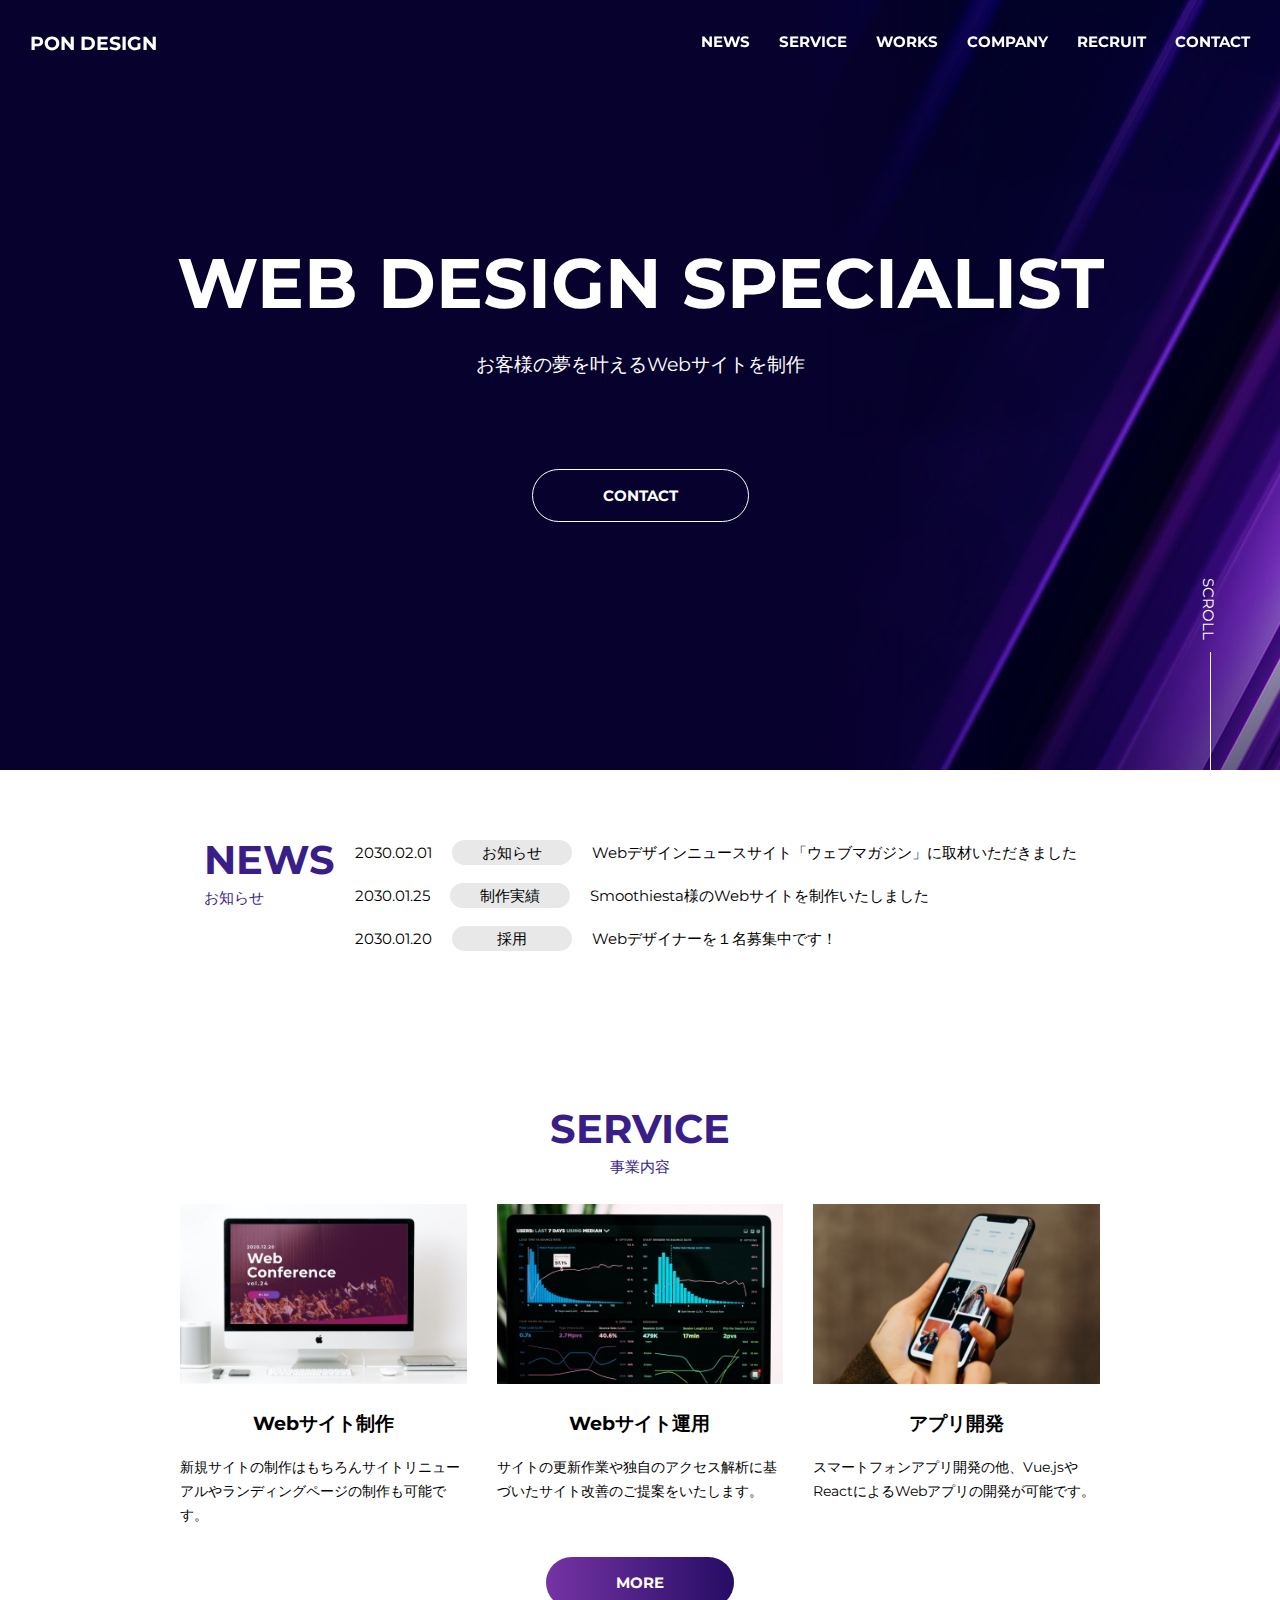
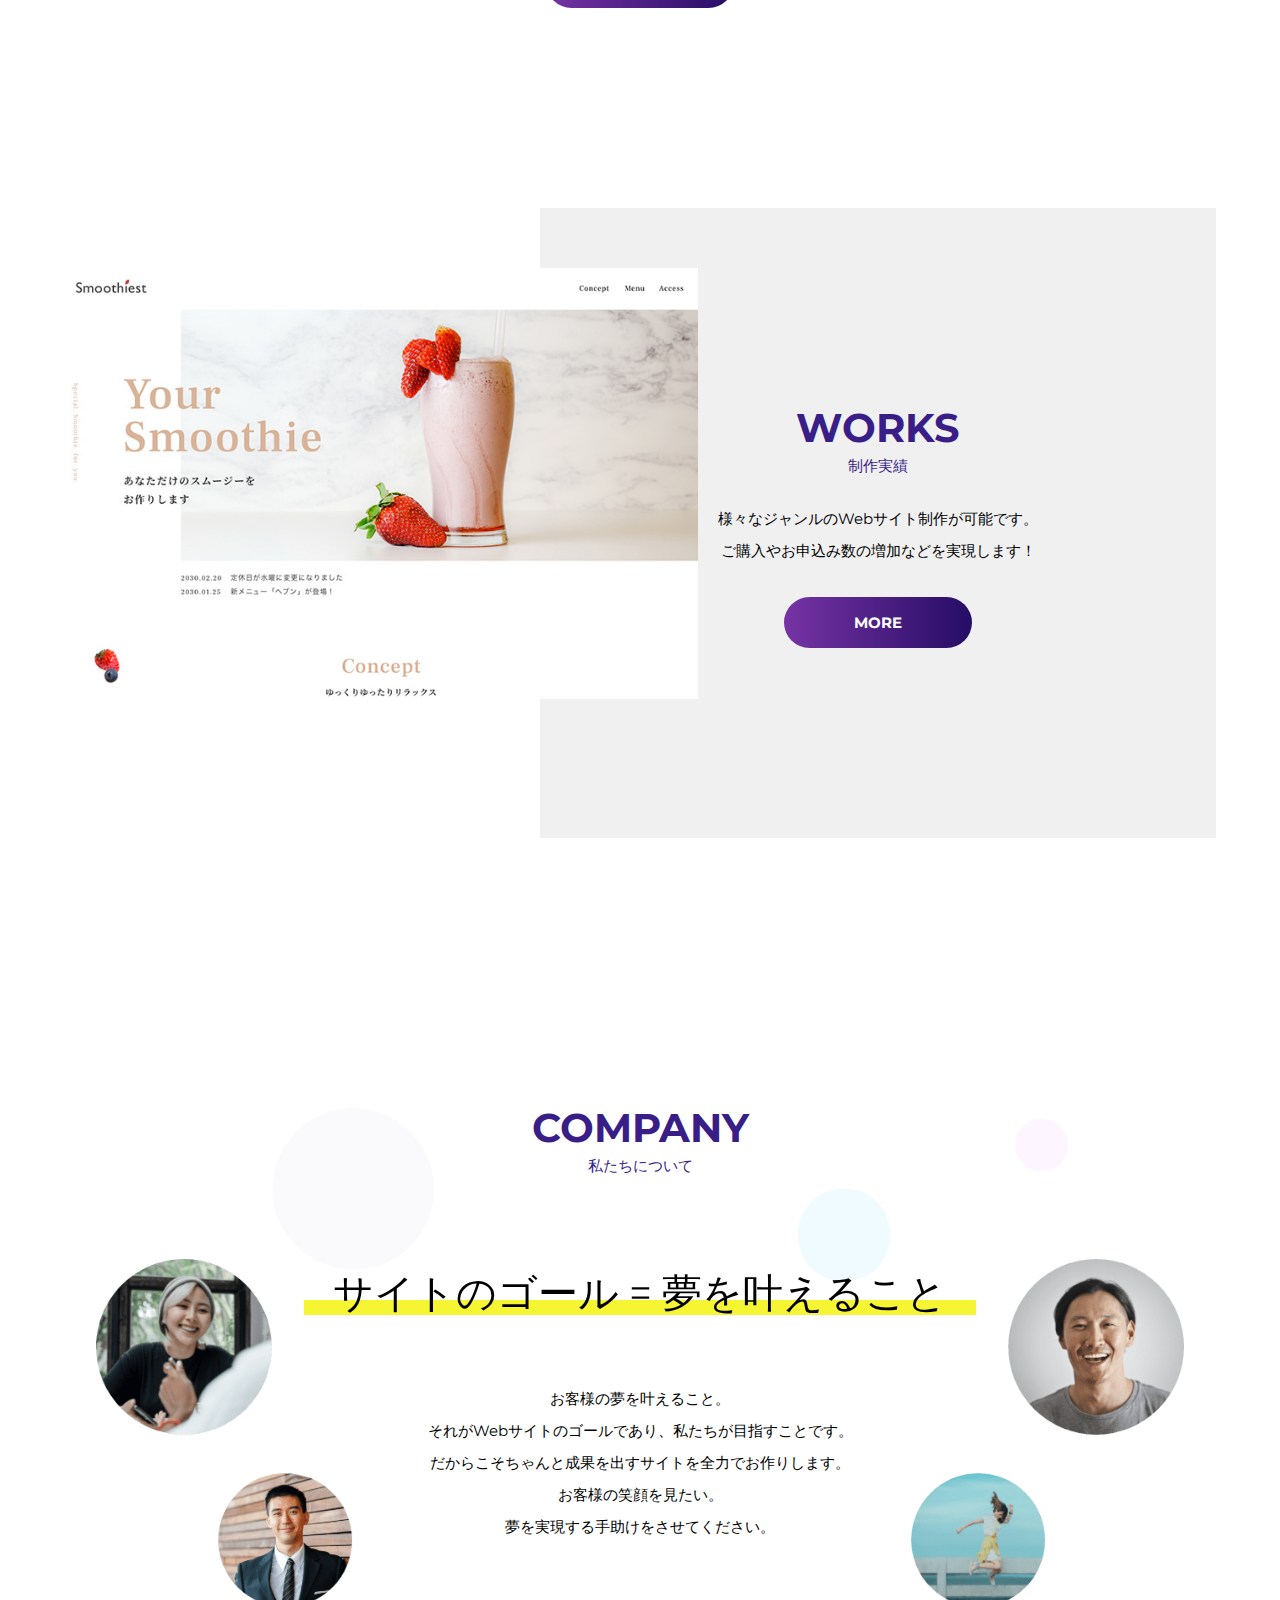
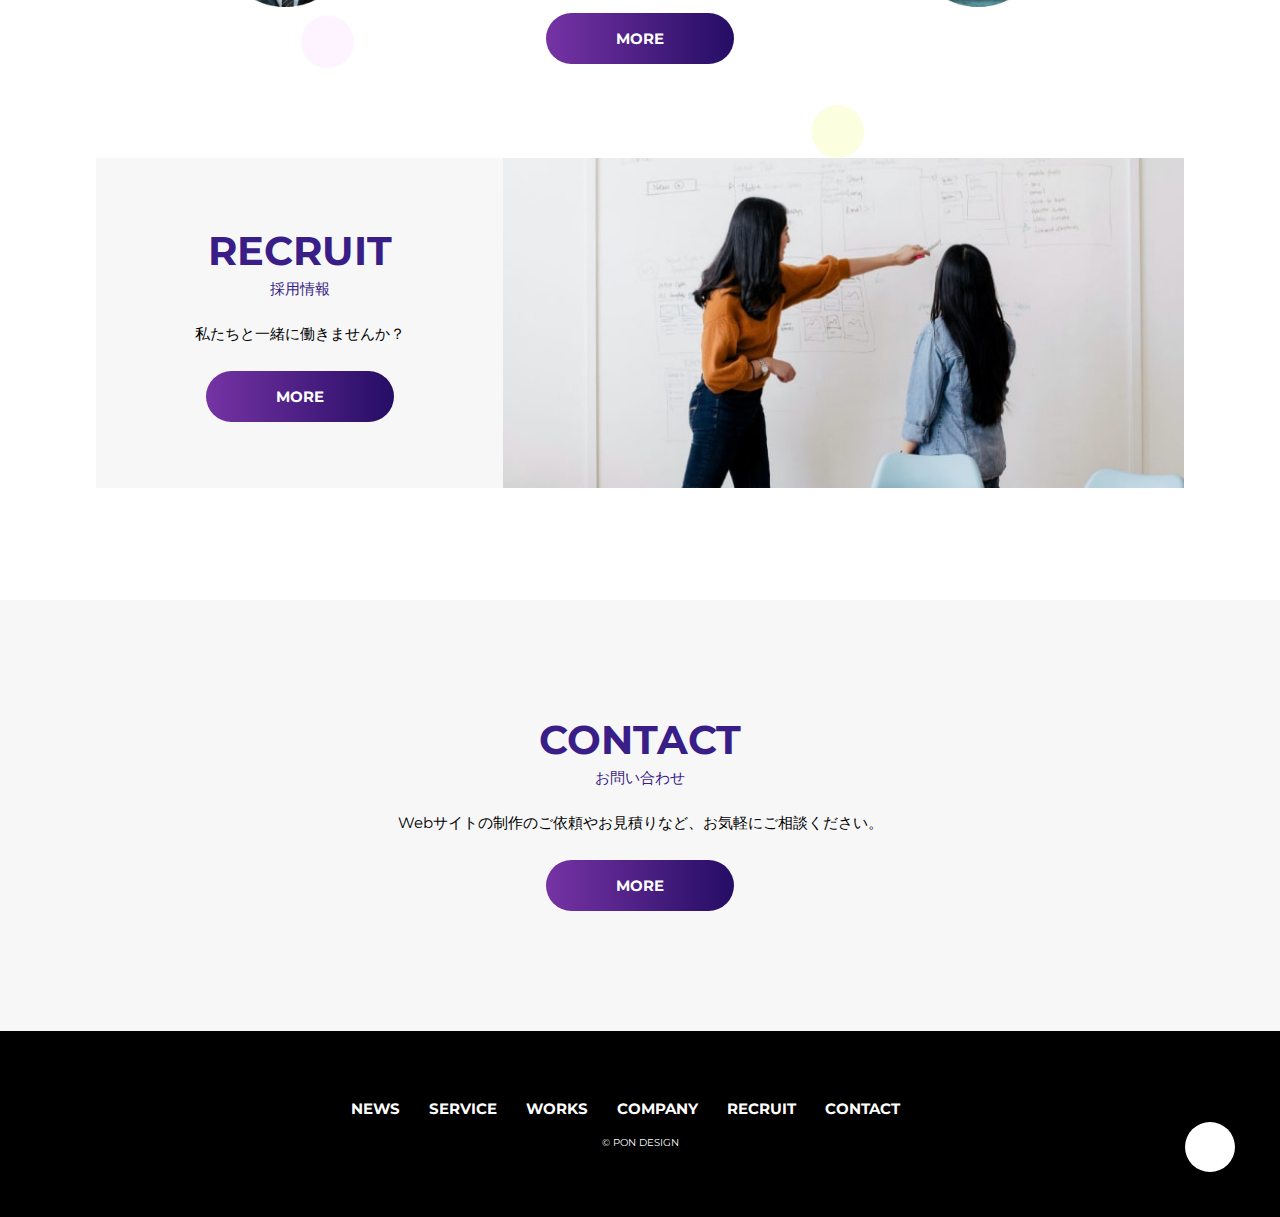
==== index.html @ 241b9685 "初回コミット" ====
<!DOCTYPE html>
<html lang="ja">
  <head>
    <meta charset="UTF-8" />
    <meta http-equiv="X-UA-Compatible" content="IE=edge" />
    <meta name="viewport" content="width=device-width, initial-scale=1.0" />
    <meta name="description" content="Web制作サイト" />
    <meta property="og:type" content="website" />
    <meta
      property="og:title"
      content="Web制作サイト「PON DESIGN」-トップページ-"
    />
    <meta property="og:description" content="Web制作サイト" />
    <meta property="og:site_name" content="Web制作サイト「PON DESIGN」 " />
    <meta property="og:image" content="img/ogp.png" />
    <title>Web制作サイト「PON DESIGN」</title>
    <link rel="stylesheet" href="css/reset.css" />
    <link rel="stylesheet" href="css/common1.css" />
    <link rel="stylesheet" href="css/index.css" />
    <link rel="preconnect" href="https://fonts.googleapis.com" />
    <link rel="preconnect" href="https://fonts.gstatic.com" crossorigin />
    <link
      href="https://fonts.googleapis.com/css2?family=Mali:wght@500&family=Montserrat:wght@500;600&display=swap"
      rel="stylesheet"
    />
    <link rel="apple-touch-icon" href="img/apple-touch-icon-180x180.png" />
    <link rel="icon" href="img/favicon.ico" id="favicon" />
  </head>
  <body>
    <header>
      <div class="nav-inner">
        <div class="nav-title">
          <p><a href="index.html">PON DESIGN</a></p>
        </div>
        <div class="nav-contents">
          <nav>
            <ul>
              <li><a href="html/news.html">News</a></li>
              <li><a href="html/service.html">Service</a></li>
              <li><a href="html/works.html">Works</a></li>
              <li><a href="html/company.html">Company</a></li>
              <li><a href="html/recruit.html">Recruit</a></li>
              <li><a href="html/contact.html">Contact</a></li>
            </ul>
          </nav>
        </div>
      </div>
      <div class="nav-wrap"></div>
      <div class="header-inner">
        <div class="header-center">
          <div class="header-title">
            <h1>WEB DESIGN SPECIALIST</h1>
            <p>お客様の夢を叶えるWebサイトを制作</p>
            <div class="contact-btn">
              <a href="html/contact.html">Contact</a>
            </div>
          </div>
        </div>
        <div class="header-scroll">
          <p>Scroll</p>
          <span></span>
        </div>
      </div>
    </header>
    <main>
      <section class="news">
        <div class="news-inner">
          <div class="subtitle news-title">
            <h2>News</h2>
            <p>お知らせ</p>
          </div>

          <div class="news-contents">
            <div class="news-wrap">
              <div class="news-time">
                <p>2030.02.01</p>
              </div>
              <div class="news-category">
                <p>お知らせ</p>
              </div>
              <div class="news-text">
                Webデザインニュースサイト「ウェブマガジン」に取材いただきました
              </div>
            </div>
            <div class="news-wrap">
              <div class="news-time">
                <p>2030.01.25</p>
              </div>
              <div class="news-category">
                <p>制作実績</p>
              </div>
              <div class="news-text">
                Smoothiesta様のWebサイトを制作いたしました
              </div>
            </div>
            <div class="news-wrap">
              <div class="news-time">
                <p>2030.01.20</p>
              </div>
              <div class="news-category">
                <p>採用</p>
              </div>
              <div class="news-text">Webデザイナーを１名募集中です！</div>
            </div>
          </div>
        </div>
      </section>
      <section class="service section">
        <div class="service-inner">
          <div class="subtitle service-subtitle">
            <h2>Service</h2>
            <p>事業内容</p>
          </div>
          <div class="service-contents-wrap">
            <div class="service-contents">
              <figure>
                <img src="img/service01.jpg" alt="Webサイト制作" />
                <figcaption>Webサイト制作</figcaption>
                <p>
                  新規サイトの制作はもちろんサイトリニューアルやランディングページの制作も可能です。
                </p>
              </figure>
            </div>
            <div class="service-contents">
              <figure>
                <img src="img/service02.jpg" alt="Webサイト運用" />
                <figcaption>Webサイト運用</figcaption>
                <p>
                  サイトの更新作業や独自のアクセス解析に基づいたサイト改善のご提案をいたします。
                </p>
              </figure>
            </div>
            <div class="service-contents">
              <figure>
                <img src="img/service03.jpg" alt="アプリ開発" />
                <figcaption>アプリ開発</figcaption>
                <p>
                  スマートフォンアプリ開発の他、Vue.jsやReactによるWebアプリの開発が可能です。
                </p>
              </figure>
            </div>
          </div>
          <div class="more-btn">
            <a href="html/service.html">More</a>
          </div>
        </div>
      </section>
      <section class="works section">
        <div class="works-inner">
          <div class="works-img">
            <img src="img/works/smoothiesta.jpg" alt="Webサイトの画像" />
          </div>
          <div class="works-text">
            <div class="subtitle works-subtitle">
              <h2>works</h2>
              <p>制作実績</p>
            </div>
            <div class="works-contents">
              <p>様々なジャンルのWebサイト制作が可能です。</p>
              <p>ご購入やお申込み数の増加などを実現します！</p>
            </div>
            <div class="more-btn">
              <a href="html/works.html">More</a>
            </div>
          </div>
        </div>
      </section>
      <section class="company section">
        <div class="company-inner">
          <div class="company-bg">
            <div class="company-text">
              <div class="subtitle company-subtitle">
                <h2>Company</h2>
                <p>私たちについて</p>
              </div>
              <h3>サイトのゴール = 夢を叶えること</h3>
              <div class="yellow-border"></div>
            </div>
            <div class="company-contents">
              <p>お客様の夢を叶えること。</p>
              <p>それがWebサイトのゴールであり、私たちが目指すことです。</p>
              <p>だからこそちゃんと成果を出すサイトを全力でお作りします。</p>
              <p>お客様の笑顔を見たい。</p>
              <p>夢を実現する手助けをさせてください。</p>
            </div>
            <div class="more-btn">
              <a href="html/company.html">More</a>
            </div>
          </div>
        </div>
      </section>
      <section class="recruit section">
        <div class="recruit-inner">
          <div class="recruit-text">
            <div class="subtitle recruit-subtitle">
              <h2>Recruit</h2>
              <p>採用情報</p>
            </div>
            <p class="recruit-subtext">私たちと一緒に働きませんか？</p>
            <div class="more-btn">
              <a href="html/recruit.html">More</a>
            </div>
          </div>
          <div class="recruit-img">
            <img src="img/recruit.jpg" alt="採用情報" />
          </div>
        </div>
      </section>
      <section class="contact section">
        <div class="subtitle contact-subtitle">
          <h2>Contact</h2>
          <p>お問い合わせ</p>
        </div>
        <p class="form-text">
          Webサイトの制作のご依頼やお見積りなど、お気軽にご相談ください。
        </p>
        <div class="more-btn">
          <a href="html/contact.html">More</a>
        </div>
      </section>
    </main>
    <footer>
      <div class="footer-inner">
        <ul>
          <li><a href="html/news.html">News</a></li>
          <li><a href="html/service.html">Service</a></li>
          <li><a href="html/works.html">Works</a></li>
          <li><a href="html/company.html">Company</a></li>
          <li><a href="html/recruit.html">Recruit</a></li>
          <li><a href="html/contact.html">Contact</a></li>
        </ul>
        <p class="copy">© PON DESIGN</p>
        <div class="footer-circle"></div>
      </div>
    </footer>
  </body>
</html>
---- css/common1.css ----
@charset "UTF-8";

body {
  font-size: 15px;
  font-family: "Montserrat", serif;
}

.nav-wrap {
  display: inline-flex;
  justify-content: space-between;
  position: fixed;
  background-color: #21054D;
  width: 100%;
  height: 40px;
  top: 0;
  z-index: 1;
  padding: 34px 30px 0 0px;
}

.nav-inner {
  position: fixed;
  z-index: 5;
  width: 100%;
  display: flex;
  justify-content: space-between;
  padding: 34px 30px 0 0px;
}

.nav-title{
  padding-left: 30px;
}

.nav-title a{
  color: #fff;
  text-decoration: none;
  font-weight: bold;
  font-size: 1.2rem;
}

nav ul li {
  text-transform: uppercase;
  display: inline-block;
  padding-right: 25px;
}

nav ul li:last-child {
  padding-right: 30px;
}

nav ul li a {
  color: #fff;
  text-decoration: none;
  font-weight: bold;
  position: relative;
}

nav ul li a::after {
  content: '';
  width: 95%;
  height: 1px;
  position: absolute;
  background-color: #fff;
  transition: all 0.5s;
  transform: scale(0,0);
  transform-origin: left;
  top: 100%;
  left: 0;
}

nav ul li a:hover::after {
  transform: scale(1.1);
}

h2 {
  color: #391E88;
  font-size: 2.5rem;
  text-transform: uppercase;
}

.subtitle p {
  color: #391E88;
  margin-top: 10px;
}

.more-btn {
  display: block;
  text-align: center;
}

.more-btn a{
  display: inline-block;
  text-transform: uppercase;
  font-weight: bold;
  color: #fff;
  text-decoration: none;
  padding: 18px 70px;
  background: rgb(118, 51, 164);
  background: linear-gradient(90deg, rgba(118, 51, 164, 1) 0%, rgba(37, 13, 101, 1) 100%);
  border-radius: 50px;
}

.footer-inner {
  background-color: #000;
  width: 100%;
  text-align: center;
  padding: 70px 0;
  position: relative;
}

.footer-circle {
  background-color: #fff;
  width: 50px;
  height: 50px;
  border-radius: 50%;
  position: absolute;
  right: 45px;
  bottom: 45px;
}

.footer-inner ul li {
  text-transform: uppercase;
  display: inline-block;
  padding-right: 25px;
}

.footer-inner ul li:last-child {
  padding-right: 30px;
}

.footer-inner ul li a {
  color: #fff;
  text-decoration: none;
  font-weight: bold;
  position: relative;
}

p.copy {
  color: #fff;
  font-size: 0.6rem;
  margin-top: 22px;
}
---- css/index.css ----
@charset "UTF-8";

.header-inner {
  background-image: url(../img/hero.jpg);
  display: table;
  width: 100%;
  height: 770px;
  position: relative;
  z-index: 4;
}

.header-center {
  display: table-cell;
  vertical-align: middle;
  text-align: center;
}

.header-title {
  color: #fff;
}

.header-title h1 {
  font-size: 70px;
  margin-bottom: 2.3rem;
}

.header-title p {
  margin-bottom: 95px;
  font-size: 1.2rem;
}

.contact-btn a {
  display: inline-block;
  text-transform: uppercase;
  font-weight: bold;
  color: #fff;
  text-decoration: none;
  padding: 18px 70px;
  border:  solid #fff 1px;
  border-radius: 30px;
}

.header-scroll {
  position: absolute;
  top: 75%;
  right: 5%;
  text-transform: uppercase;
  color: #fff;
  writing-mode: vertical-rl;
}

.header-scroll span {
  position: absolute;
  top: 120%;
  right: 35%;
  width: 1px;
  height: 123px;
  background-color: #fff;
  
}

.news-inner {
  display: flex;
  justify-content: center;
  margin: 70px auto 0 auto;
  width: 100%;
}

.news-contents {
  margin-left: 20px;
}

.news-wrap {
  display: flex;
  align-items: center;
  margin-bottom: 18px;
}

.news-time {
  margin-left: 0px;
}

.news-category {
  text-align: center;
  margin: 0 20px;
  background-color: #E8E8E8;
  border-radius: 30px;
  padding: 5px 20px;
  width: 80px;
}

.service-inner {
  width: 75%;
  margin: 140px auto 0 auto;
}

.service-subtitle {
  text-align: center;
}

.service-contents-wrap {
  display: flex;
  justify-content: center;
}

.service-contents {
  width: calc(33% - 30px);
  margin: 30px 30px 30px 0;
  line-height: 1.5rem;
}

.service-contents:last-child {
  margin-right: 0;
}

figure img {
  width: 100%;
}

figcaption {
  text-align: center;
  font-size: 1.2rem;
  margin: 20px 0;
  font-weight: bold;
}

figure p {
  font-size: 14px;
}

.works-inner {
  width: 90%;
  margin: 0 auto;
  position: relative;
}

.works-img {
  width: 55%;
  z-index: 0;
  position: absolute;
  top: 260px;
  left: 0;
}

.works-img img {
  width: 100%;
  object-fit: cover;
}

.works-text {
  margin-top: 200px;
  background-color: #F0F0F0;
  width: 50%;
  height: 530px;
  padding: 50px;
  z-index: 0;
  text-align: center;
  float: right;
}

.works-subtitle {
  margin-top: 150px;
}

.works-contents {
  margin: 30px 0;
  line-height: 2rem;
}

.company-inner {
  margin: 1100px auto 0 auto;
  background-image: url(../img/bg-circle.png);
  background-size: contain;
  background-repeat: no-repeat;
  width: 85%;
  height: 650px;
  position: relative;
}

.company-bg {
  background-image: url(../img/bg-face.png);
  background-size: contain;
  background-repeat: no-repeat;
  background-position: center;
  height: 650px;
}

.company-text {
  text-align: center;
}

.company-text h3 {
  font-weight: normal;
  font-size: 2.5rem;
  position: relative;
  margin-top: 100px;
  z-index: 1;
}

.yellow-border {
  background-color: #F5F534;
  width: 42rem;
  height: 15px;
  position: absolute;
  top: 12rem;
  left: 50%;
  transform: translate(-50%, 0%);
}

.company-contents {
  text-align: center;
  margin: 70px 0;
  line-height: 2rem;
}

.recruit-inner {
  display: flex;
  width: 85%;
  margin: 0 auto;
  justify-content: center;
  flex-wrap: nowrap;
}

.recruit-text {
  text-align: center;
  width: 40%;
  background-color: #F7F7F7;
  height: 330px;
}

.recruit-img img {
  width: 100%;
  height: 330px;
  object-fit: cover;
  object-position: 0% 100%;
}

.recruit-subtitle {
  padding-top: 18%;
}

.recruit-subtext {
  margin: 30px;
}

.contact {
  background-color: #F7F7F7;
  width: 100%;
  text-align: center;
  padding: 120px 0;
  margin-top: 110px;
}

.form-text {
  margin: 30px 0;
}
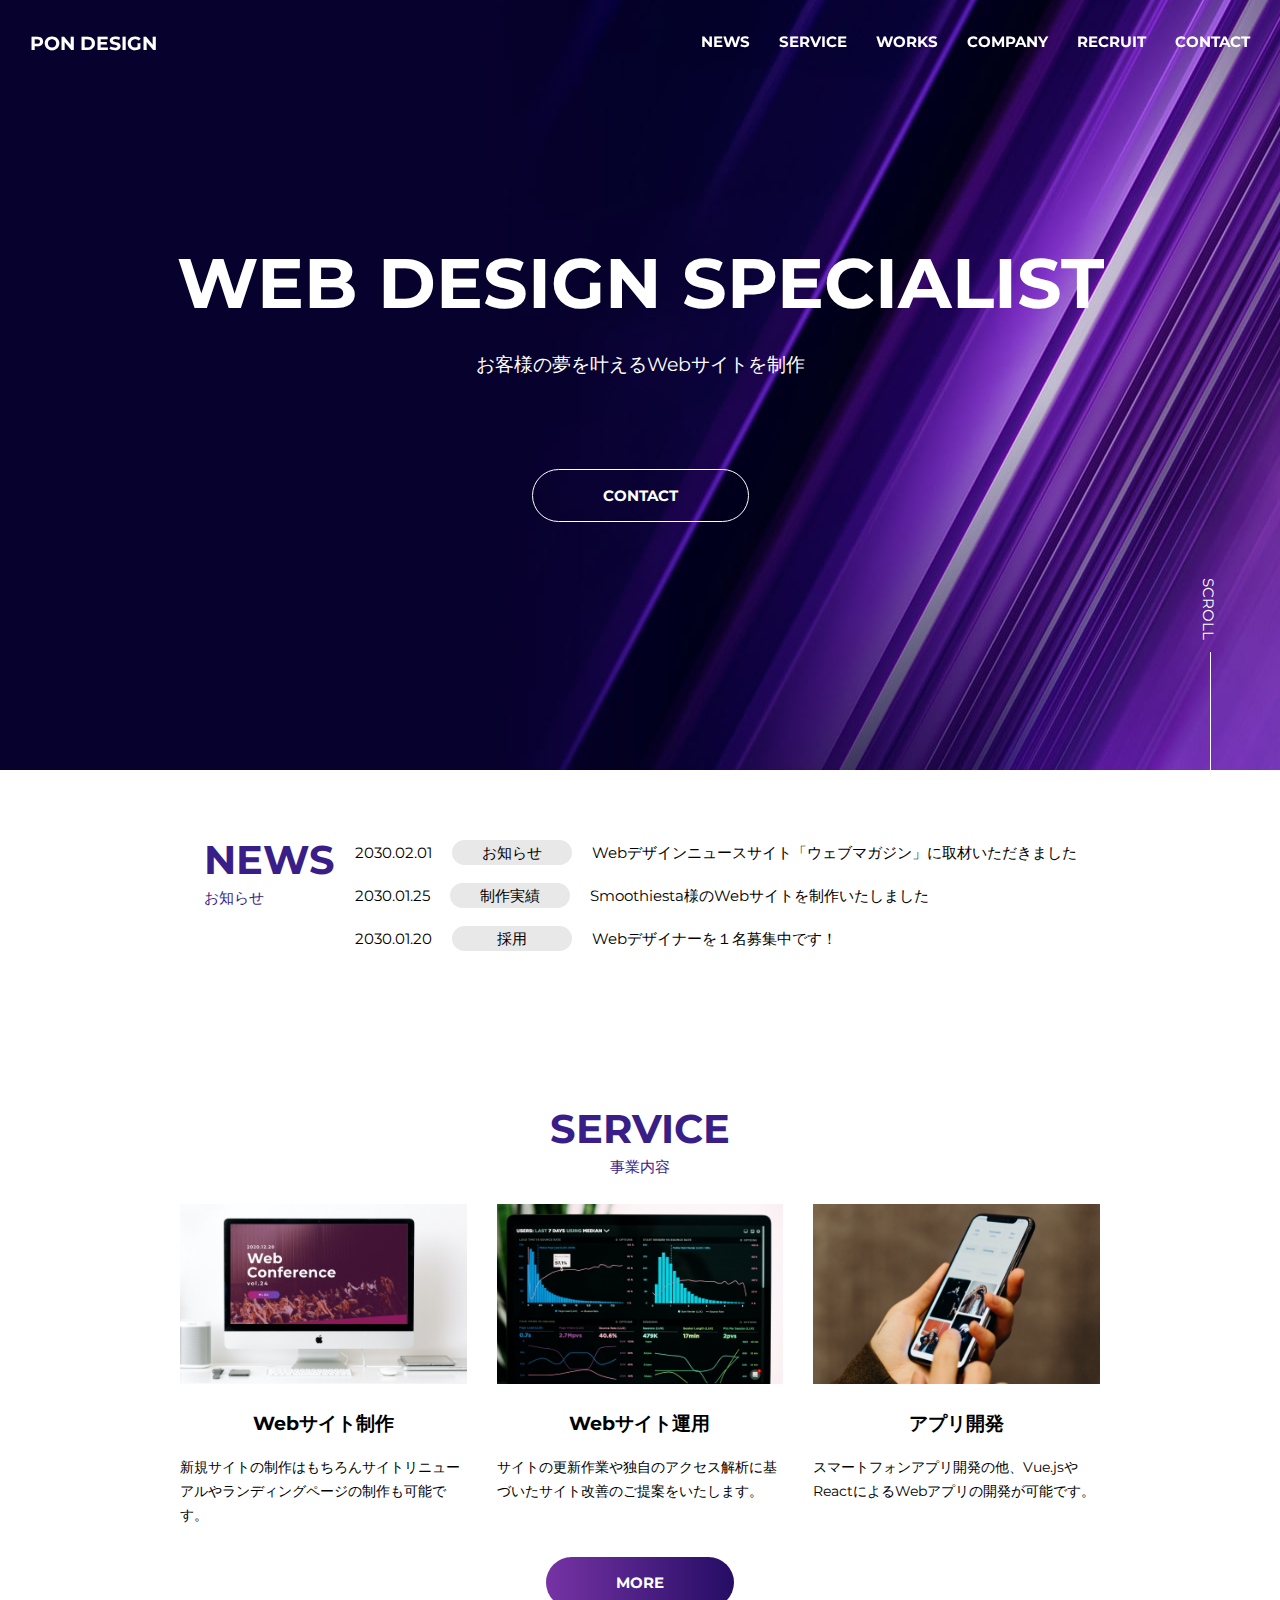
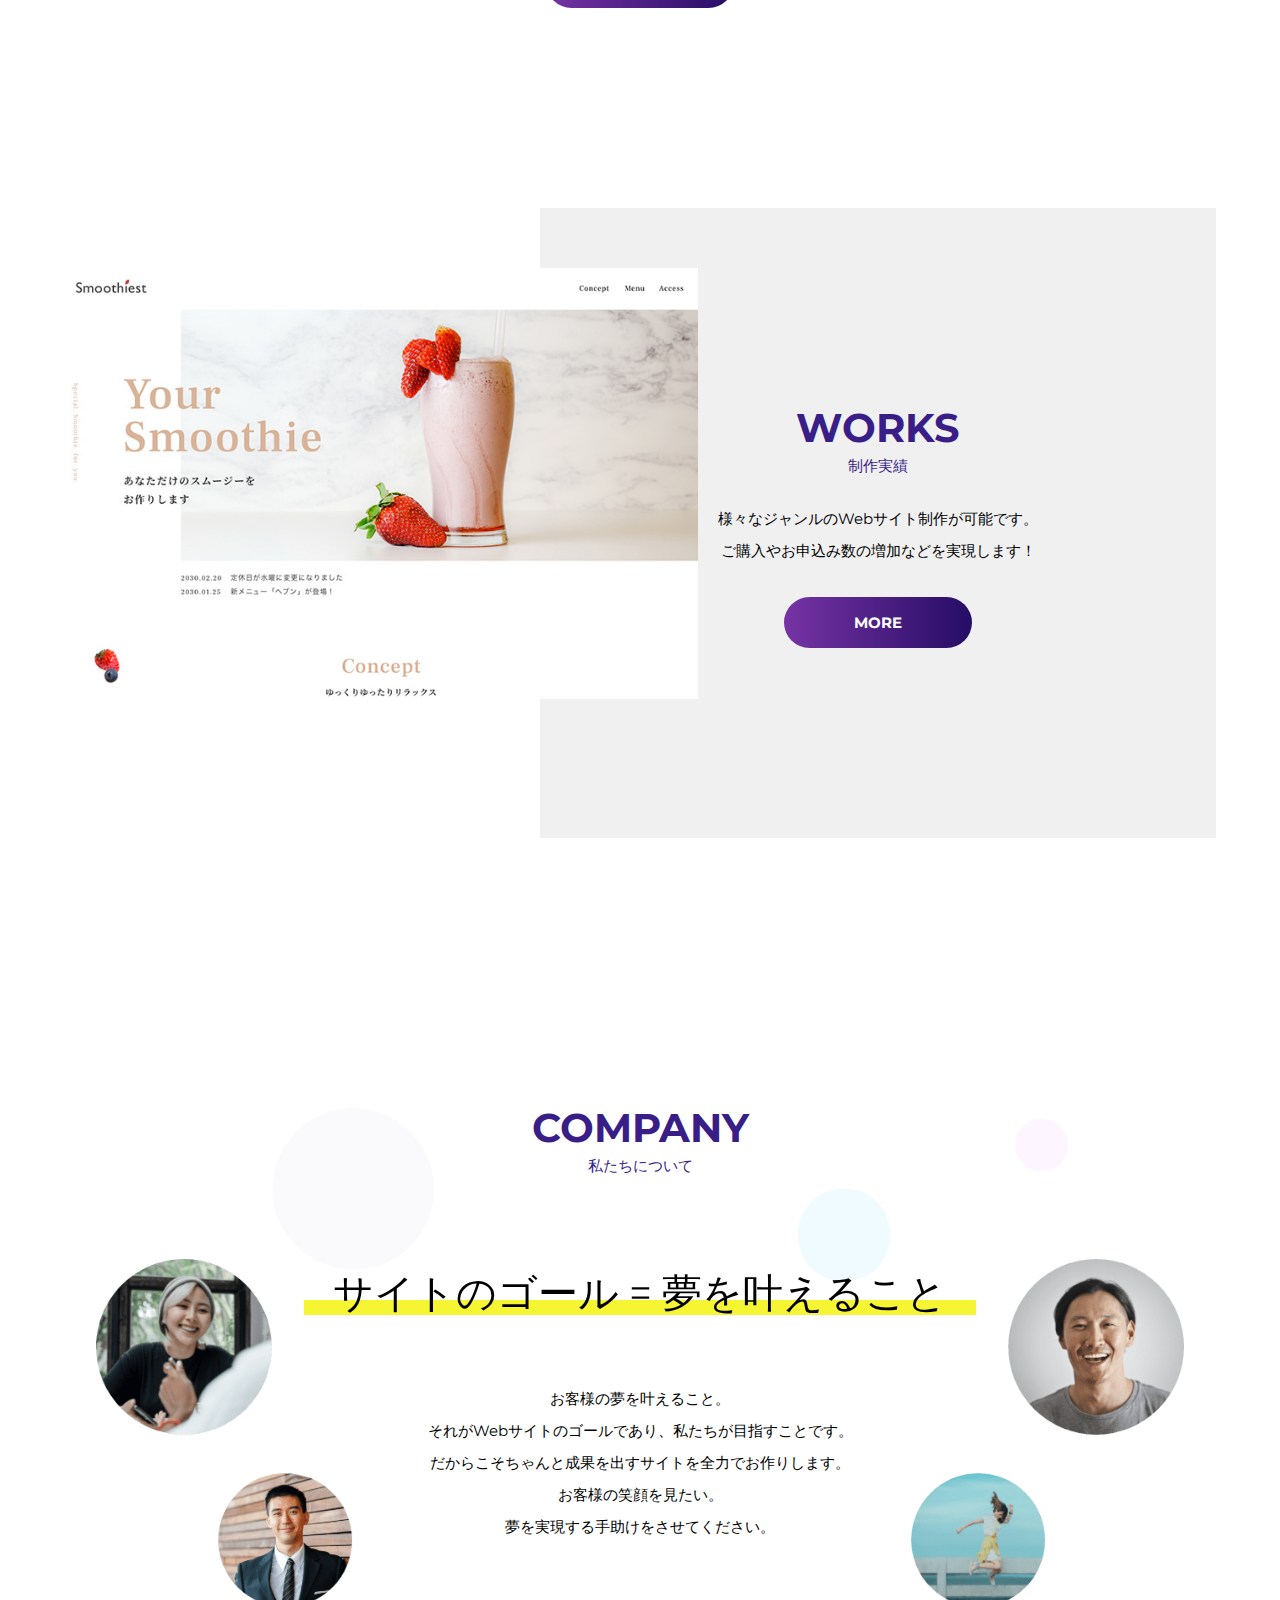
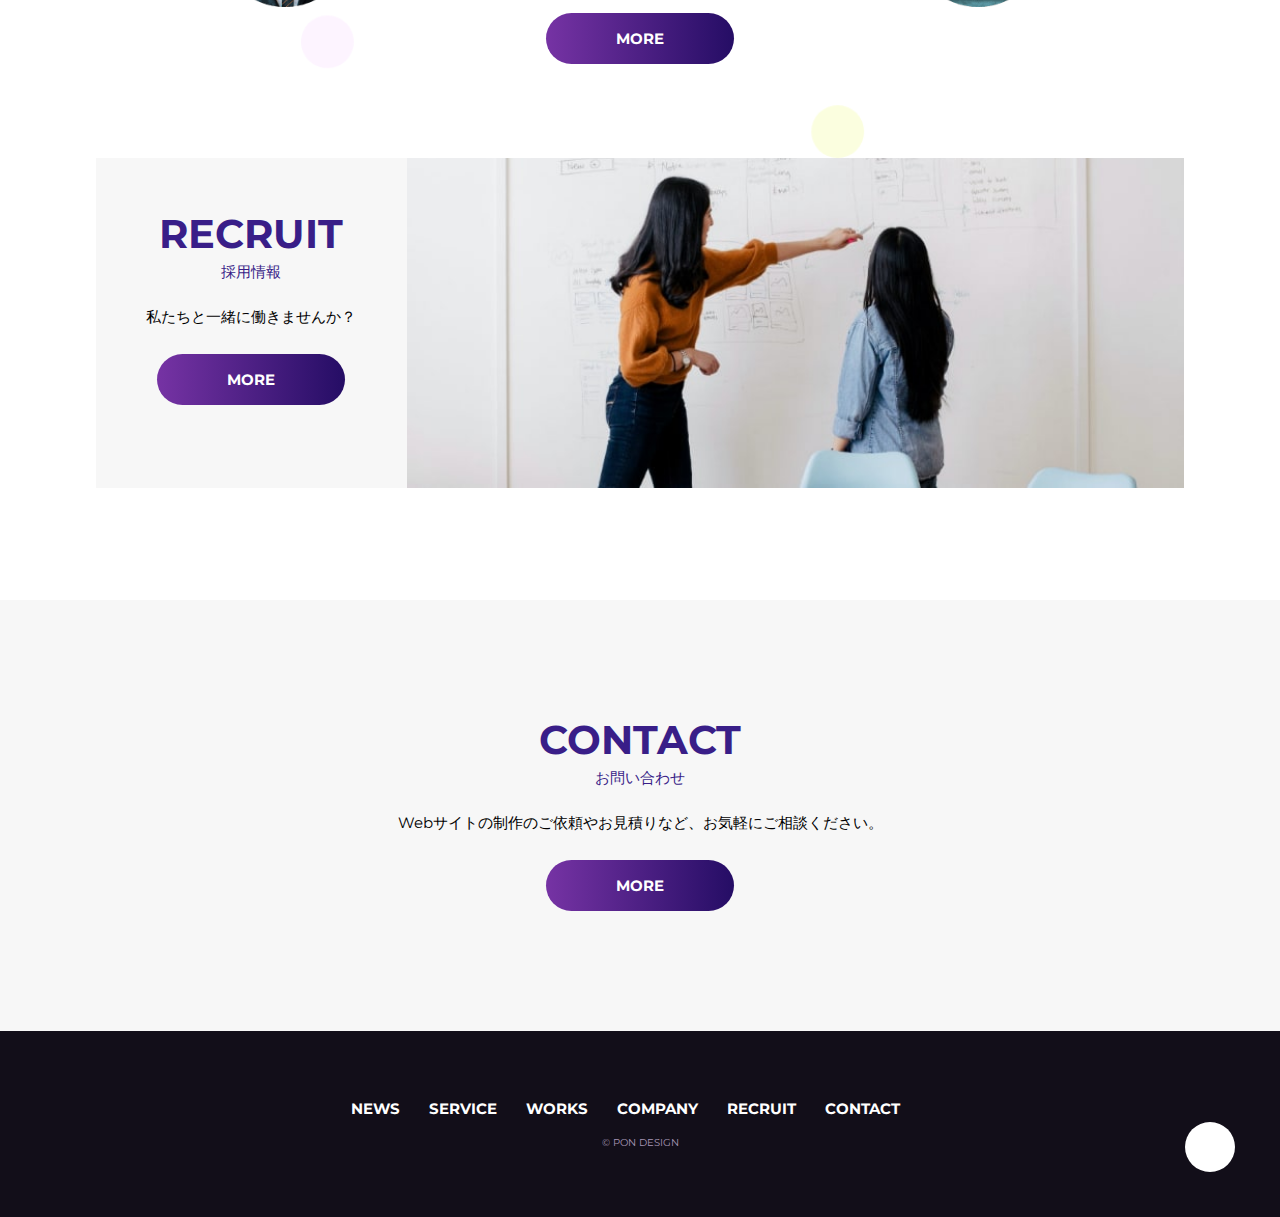
==== commit f2bc31c8: "レスポンシブ対応" ====
--- a/index.html
+++ b/index.html
@@ -32,6 +32,9 @@
         <div class="nav-title">
           <p><a href="index.html">PON DESIGN</a></p>
         </div>
+        <div class="nav-icon">
+          <span></span>
+        </div>
         <div class="nav-contents">
           <nav>
             <ul>
@@ -222,6 +225,7 @@
     <footer>
       <div class="footer-inner">
         <ul>
+          <li class="sp-topmenu"><a href="index.html">Home</a></li>
           <li><a href="html/news.html">News</a></li>
           <li><a href="html/service.html">Service</a></li>
           <li><a href="html/works.html">Works</a></li>
@@ -233,5 +237,7 @@
         <div class="footer-circle"></div>
       </div>
     </footer>
+    <script src="https://ajax.googleapis.com/ajax/libs/jquery/3.6.0/jquery.min.js"></script>
+    <script src="js/script.js"></script>
   </body>
 </html>
--- a/css/common1.css
+++ b/css/common1.css
@@ -28,6 +28,7 @@
 
 .nav-title{
   padding-left: 30px;
+  font-family: "Montserrat";
 }
 
 .nav-title a{
@@ -100,7 +101,7 @@
 }
 
 .footer-inner {
-  background-color: #000;
+  background-color: #120E19;
   width: 100%;
   text-align: center;
   padding: 70px 0;
@@ -135,7 +136,137 @@
 }
 
 p.copy {
-  color: #fff;
+  color: #A798B7;
   font-size: 0.6rem;
   margin-top: 22px;
+}
+
+ul li.sp-topmenu {
+  display: none;
+}
+
+@media screen and (max-width:570px) {
+  
+  .subtitle h2 {
+    font-size: 30px;
+  }
+
+  .subtitle p {
+    font-size: 13px;
+  }
+  
+  .nav-inner {
+    padding: 20px 0;
+  }
+
+  .nav-title {
+    font-size: 18px;
+    padding-left: 20px;
+  }
+
+  .nav-icon {
+    position: relative;
+    width: 35px;
+    height: 25px;
+    z-index: 30;
+    margin: 0 21px 0 auto;
+    right: 0px;
+  }
+
+  .nav-icon span,
+  .nav-icon span::before,
+  .nav-icon span::after {
+    position: absolute;
+    content: "";
+    display: block;
+    width: 100%;
+    height: 2px;
+    background-color: #fff;
+    transition: all 0.5s;
+  }
+
+  .nav-icon span::before {
+    top:10px;
+  }
+
+  .nav-icon span::after {
+    top: 20px;
+  }
+
+  .nav-icon.open span {
+    transform: rotate(45deg);
+    top: 10px;
+  }
+
+  .nav-icon.open span::before {
+    display: none;
+  }
+
+  .nav-icon.open span::after {
+    transform: rotate(90deg);
+    top: 0px;
+  }
+
+  .nav-contents {
+    width: 100%;
+    height: 100%;
+    background: rgb(100, 35, 144);
+    background: linear-gradient(180deg, rgba(100, 35, 144, 1) 0%, rgba(25, 7, 74, 1) 100%);
+    position: fixed;
+    top: 50%;
+    left: 200%;
+    transform: translateX(-50%) translateY(-50%);
+    transition: all 0.5s;
+    z-index: 15;
+  }
+
+  .nav-contents.open {
+    left: 50%;
+  }
+
+  nav {
+    text-align: center;
+    position: relative;
+    top: 35%;
+    left: 2%;
+  }
+
+  .nav-contents {
+    box-align: center;
+  }
+
+  .nav-contents li,.nav-contents li a{
+    display: block;
+    margin-top: 20px;
+  }
+
+  .contact {
+    padding: 60px 0;
+    margin-top: 30px;
+  }
+
+  .footer-inner ul {
+    text-align: left;
+    margin-left: 20px;
+  }
+
+  .footer-inner li {
+    margin-bottom: 20px;
+  }
+
+  .footer-circle {
+    bottom: 20px;
+    right: 20px;
+  }
+
+  .form-text {
+    width: 100%;
+    box-sizing: border-box;
+    text-align: center; 
+    padding: 0 30px; 
+  }
+
+  ul li.sp-topmenu {
+    display: inline-block;
+  }
 }--- a/css/index.css
+++ b/css/index.css
@@ -6,6 +6,7 @@
   width: 100%;
   height: 770px;
   position: relative;
+  background-position: center;
   z-index: 4;
 }
 
@@ -153,9 +154,10 @@
   width: 50%;
   height: 530px;
   padding: 50px;
-  z-index: 0;
-  text-align: center;
-  float: right;
+  z-index: -1;
+  text-align: center;
+  right: 0;
+  position: absolute;
 }
 
 .works-subtitle {
@@ -228,6 +230,13 @@
   height: 330px;
 }
 
+.recruit-img {
+  margin: 0;
+  padding: 0;
+  width: 100%;
+  height: 100%;
+}
+
 .recruit-img img {
   width: 100%;
   height: 330px;
@@ -253,4 +262,127 @@
 
 .form-text {
   margin: 30px 0;
+}
+
+@media screen and (max-width:570px) {
+  .yellow-border {
+    display: none;
+  }
+
+  .header-title{
+    text-align: left;
+    margin-left: 20px;
+  }
+
+  .header-title h1 {
+    font-size: 40px
+  }
+
+  .header-title p {
+    font-size: 16px;
+    width: 150px;
+  }
+
+  .news-inner {
+    display: block;
+    margin: 40px auto;
+  }
+
+  .news-title {
+    text-align: center;
+    margin-bottom: 30px;
+  }
+
+  .news-wrap {
+    flex-wrap: wrap;
+    width: 90%;
+    margin: auto;
+  }  
+
+  .news-text {
+    width: 100%;
+    margin: 10px 0 20px 0;
+    font-size: 14px;
+  }
+
+  .service-contents-wrap {
+    flex-wrap: wrap;
+    justify-content: center;
+  }
+
+  .service-inner {
+    width: 90%;
+  }
+
+  .service-contents {
+    width: 100%;
+    margin: 0 auto;
+    margin-top: 50px;
+  }
+
+  .works-inner {
+    width: 100%;
+    box-sizing: border-box;
+  }
+
+  .works-img {
+    top: 40px;
+    width: 90%;
+    left: 50%;
+    transform: translateX(-50%);
+    margin: 40px auto 0 auto;
+  }
+
+  .works-text {
+    box-sizing: border-box;
+    width: 100%;
+    left: 50%;
+    transform: translateX(-50%);
+    padding-bottom: 0px;
+  }
+
+  .company-inner {
+    margin-top: 800px;
+    background-image: url(../img/sp_bg-circle.png);
+    width: 75%;
+    padding: 100px 0 0px 0;
+    background-size: cover;
+  }
+
+  .company-bg {
+    background-image: none;
+  }
+
+  .company-text h3 {
+    font-size: 32px;
+    display: inline;
+    background: linear-gradient(transparent 80%, #F5F534 30%);
+    padding: 0px;
+    line-height: 3rem;
+    z-index: 0;
+  }
+
+  .recruit-inner {
+    flex-wrap: wrap;
+    width: 100%;
+  }
+
+  .recruit-text {
+    width: 100%;
+    margin-top: 0;
+    order: 2;
+  }
+
+  .recruit-img {
+    width: 100%;
+    position: relative;
+    top: 2px;
+  }
+
+  .recruit-img img {
+    order: 1;
+    height: 140px;
+    object-position: 50% 50%;
+  }
+
 }